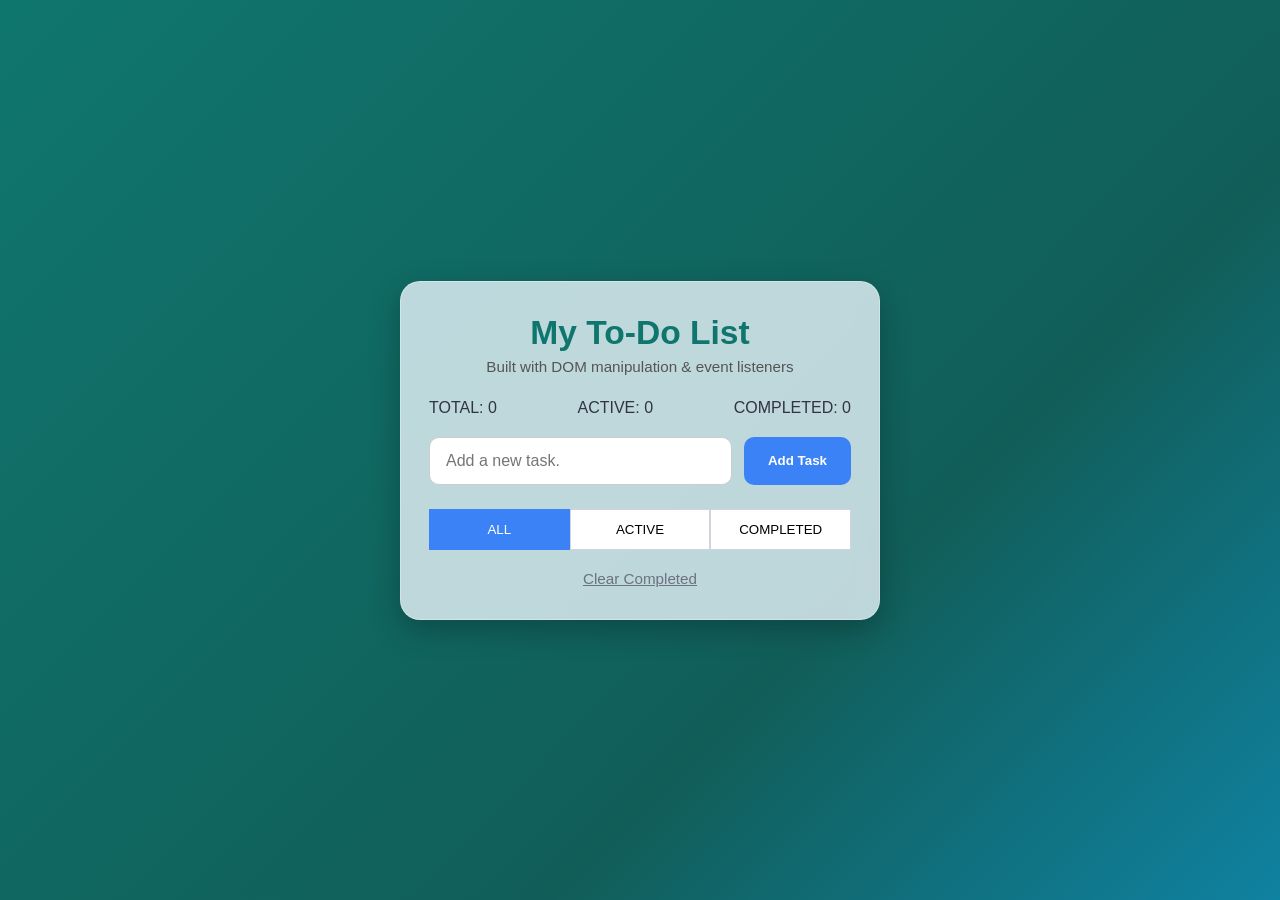
==== My To Do/index.html @ dd099600 "Add files via upload" ====
<!DOCTYPE html>
<html lang="en">
<head>
  <meta charset="UTF-8" />
  <meta name="viewport" content="width=device-width, initial-scale=1.0"/>
  <title>My To-Do List</title>
  <style>
    * {
      margin: 0;
      padding: 0;
      box-sizing: border-box;
    }

    body {
      font-family: Arial, Helvetica, sans-serif;
      background: linear-gradient(135deg, #0f766e, #115e59, #0ea5e9, #0284c7);
      background-size: 200% 200%;
      animation: gradientShift 15s ease infinite;
      min-height: 100vh;
      display: flex;
      justify-content: center;
      align-items: center;
      padding: 20px;
      color: #111;
    }

    @keyframes gradientShift {
      0% { background-position: 0% 50%; }
      50% { background-position: 100% 50%; }
      100% { background-position: 0% 50%; }
    }

    .card {
      background: rgba(240, 249, 255, 0.78);
      backdrop-filter: blur(10px);
      -webkit-backdrop-filter: blur(10px);
      border-radius: 20px;
      padding: 32px 28px;
      width: 100%;
      max-width: 480px;
      box-shadow: 0 10px 30px rgba(0, 0, 0, 0.25);
      border: 1px solid rgba(255,255,255,0.3);
    }

    h1 {
      font-size: 2.1rem;
      text-align: center;
      margin-bottom: 6px;
      color: #0f766e;
      font-weight: bold;
    }

    .subtitle {
      text-align: center;
      color: #555;
      font-size: 0.95rem;
      margin-bottom: 24px;
    }

    .stats {
      display: flex;
      justify-content: space-between;
      margin-bottom: 20px;
      font-size: 1rem;
      font-weight: 500;
      color: #334;
    }

    .input-row {
      display: flex;
      gap: 12px;
      margin-bottom: 24px;
    }

    input[type="text"] {
      flex: 1;
      padding: 14px 16px;
      border: 1px solid #ccc;
      border-radius: 10px;
      font-size: 1rem;
      background: white;
    }

    button#add-btn {
      background: #3b82f6;
      color: white;
      border: none;
      border-radius: 10px;
      padding: 0 24px;
      font-weight: bold;
      cursor: pointer;
      transition: background 0.2s;
    }

    button#add-btn:hover {
      background: #2563eb;
    }

    .filters {
      display: flex;
      justify-content: space-between;
      margin-bottom: 20px;
    }

    .filter-btn {
      flex: 1;
      padding: 12px;
      background: white;
      border: 1px solid #d1d5db;
      font-weight: 500;
      cursor: pointer;
      transition: all 0.2s;
      text-align: center;
    }

    .filter-btn.active {
      background: #3b82f6;
      color: white;
      border-color: #3b82f6;
    }

    .filter-btn:not(.active):hover {
      background: #f3f4f6;
    }

    .task-list {
      margin: 16px 0;
    }

    .task {
      display: flex;
      align-items: center;
      gap: 12px;
      padding: 14px 16px;
      background: rgba(255,255,255,0.6);
      border-radius: 10px;
      margin-bottom: 10px;
      border: 1px solid #e5e7eb;
    }

    .task.completed span {
      text-decoration: line-through;
      color: #6b7280;
    }

    .task input[type="checkbox"] {
      width: 20px;
      height: 20px;
      accent-color: #10b981;
    }

    .task span {
      flex: 1;
      font-size: 1.05rem;
    }

    .delete-btn {
      background: none;
      border: none;
      color: #ef4444;
      font-size: 1.5rem;
      cursor: pointer;
      line-height: 1;
    }

    .delete-btn:hover {
      color: #dc2626;
      transform: scale(1.15);
    }

    .clear-completed {
      display: block;
      margin: 20px auto 0;
      background: none;
      border: none;
      color: #6b7280;
      font-size: 0.95rem;
      cursor: pointer;
      text-decoration: underline;
    }

    .clear-completed:hover {
      color: #374151;
    }
  </style>
</head>
<body>

<div class="card">
  <h1>My To-Do List</h1>
  <div class="subtitle">Built with DOM manipulation & event listeners</div>

  <div class="stats">
    <span>TOTAL: 0</span>
    <span>ACTIVE: 0</span>
    <span>COMPLETED: 0</span>
  </div>

  <div class="input-row">
    <input type="text" id="task-input" placeholder="Add a new task." />
    <button id="add-btn">Add Task</button>
  </div>

  <div class="filters">
    <button class="filter-btn active" data-filter="all">ALL</button>
    <button class="filter-btn" data-filter="active">ACTIVE</button>
    <button class="filter-btn" data-filter="completed">COMPLETED</button>
  </div>

  <div class="task-list" id="task-list"></div>

  <button class="clear-completed" id="clear-completed">Clear Completed</button>
</div>

<script>
  // ──────────────────────────────────────────────
  // STATE
  // ──────────────────────────────────────────────
  let tasks = [];
  let currentFilter = 'all';

  // DOM elements
  const taskInput = document.getElementById('task-input');
  const addBtn = document.getElementById('add-btn');
  const taskList = document.getElementById('task-list');
  const clearBtn = document.getElementById('clear-completed');
  const filterButtons = document.querySelectorAll('.filter-btn');
  const totalEl = document.querySelector('.stats span:nth-child(1)');
  const activeEl = document.querySelector('.stats span:nth-child(2)');
  const completedEl = document.querySelector('.stats span:nth-child(3)');

  // ──────────────────────────────────────────────
  // RENDER TASKS
  // ──────────────────────────────────────────────
  function renderTasks() {
    taskList.innerHTML = '';

    let visibleTasks = tasks;
    if (currentFilter === 'active') {
      visibleTasks = tasks.filter(t => !t.completed);
    } else if (currentFilter === 'completed') {
      visibleTasks = tasks.filter(t => t.completed);
    }

    visibleTasks.forEach(task => {
      const div = document.createElement('div');
      div.className = 'task';
      if (task.completed) div.classList.add('completed');

      div.innerHTML = `
        <input type="checkbox" ${task.completed ? 'checked' : ''}>
        <span>${task.text}</span>
        <button class="delete-btn">×</button>
      `;

      // Toggle complete
      div.querySelector('input').addEventListener('change', () => {
        task.completed = !task.completed;
        saveAndRender();
      });

      // Delete task
      div.querySelector('.delete-btn').addEventListener('click', () => {
        tasks = tasks.filter(t => t.id !== task.id);
        saveAndRender();
      });

      taskList.appendChild(div);
    });

    updateCounters();
  }

  // ──────────────────────────────────────────────
  // UPDATE COUNTERS
  // ──────────────────────────────────────────────
  function updateCounters() {
    const total = tasks.length;
    const completed = tasks.filter(t => t.completed).length;
    const active = total - completed;

    totalEl.textContent = `TOTAL: ${total}`;
    activeEl.textContent = `ACTIVE: ${active}`;
    completedEl.textContent = `COMPLETED: ${completed}`;
  }

  // ──────────────────────────────────────────────
  // SAVE + RENDER
  // ──────────────────────────────────────────────
  function saveAndRender() {
    localStorage.setItem('my-todos', JSON.stringify(tasks));
    renderTasks();
  }

  // ──────────────────────────────────────────────
  // ADD TASK
  // ──────────────────────────────────────────────
  function addTask() {
    const text = taskInput.value.trim();
    if (!text) return;

    tasks.push({
      id: Date.now(),
      text,
      completed: false
    });

    taskInput.value = '';
    saveAndRender();
  }

  addBtn.addEventListener('click', addTask);
  taskInput.addEventListener('keydown', e => {
    if (e.key === 'Enter') {
      addTask();
    }
  });

  // ──────────────────────────────────────────────
  // FILTER BUTTONS
  // ──────────────────────────────────────────────
  filterButtons.forEach(btn => {
    btn.addEventListener('click', () => {
      filterButtons.forEach(b => b.classList.remove('active'));
      btn.classList.add('active');
      currentFilter = btn.dataset.filter;
      renderTasks();
    });
  });

  // ──────────────────────────────────────────────
  // CLEAR COMPLETED
  // ──────────────────────────────────────────────
  clearBtn.addEventListener('click', () => {
    tasks = tasks.filter(t => !t.completed);
    saveAndRender();
  });

  // ──────────────────────────────────────────────
  // LOAD SAVED TASKS & INITIAL RENDER
  // ──────────────────────────────────────────────
  if (localStorage.getItem('my-todos')) {
    tasks = JSON.parse(localStorage.getItem('my-todos'));
  }
  renderTasks();
</script>

</body>
</html>
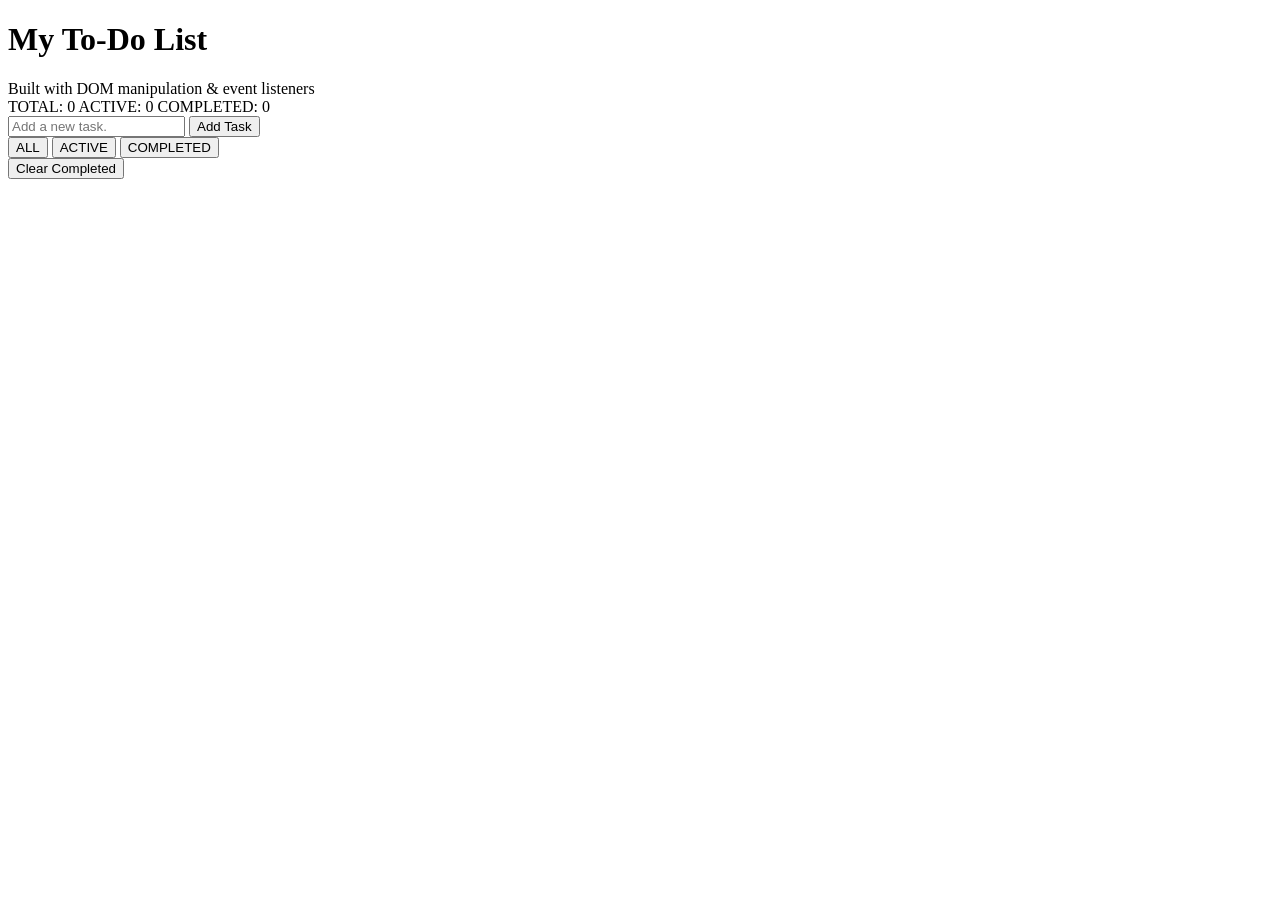
==== commit 0eec4b75: "Refactor index.html for updated structure Removed old HTML structure and replaced with a new templat" ====
--- a/My To Do/index.html
+++ b/My To Do/index.html
@@ -4,185 +4,7 @@
   <meta charset="UTF-8" />
   <meta name="viewport" content="width=device-width, initial-scale=1.0"/>
   <title>My To-Do List</title>
-  <style>
-    * {
-      margin: 0;
-      padding: 0;
-      box-sizing: border-box;
-    }
 
-    body {
-      font-family: Arial, Helvetica, sans-serif;
-      background: linear-gradient(135deg, #0f766e, #115e59, #0ea5e9, #0284c7);
-      background-size: 200% 200%;
-      animation: gradientShift 15s ease infinite;
-      min-height: 100vh;
-      display: flex;
-      justify-content: center;
-      align-items: center;
-      padding: 20px;
-      color: #111;
-    }
-
-    @keyframes gradientShift {
-      0% { background-position: 0% 50%; }
-      50% { background-position: 100% 50%; }
-      100% { background-position: 0% 50%; }
-    }
-
-    .card {
-      background: rgba(240, 249, 255, 0.78);
-      backdrop-filter: blur(10px);
-      -webkit-backdrop-filter: blur(10px);
-      border-radius: 20px;
-      padding: 32px 28px;
-      width: 100%;
-      max-width: 480px;
-      box-shadow: 0 10px 30px rgba(0, 0, 0, 0.25);
-      border: 1px solid rgba(255,255,255,0.3);
-    }
-
-    h1 {
-      font-size: 2.1rem;
-      text-align: center;
-      margin-bottom: 6px;
-      color: #0f766e;
-      font-weight: bold;
-    }
-
-    .subtitle {
-      text-align: center;
-      color: #555;
-      font-size: 0.95rem;
-      margin-bottom: 24px;
-    }
-
-    .stats {
-      display: flex;
-      justify-content: space-between;
-      margin-bottom: 20px;
-      font-size: 1rem;
-      font-weight: 500;
-      color: #334;
-    }
-
-    .input-row {
-      display: flex;
-      gap: 12px;
-      margin-bottom: 24px;
-    }
-
-    input[type="text"] {
-      flex: 1;
-      padding: 14px 16px;
-      border: 1px solid #ccc;
-      border-radius: 10px;
-      font-size: 1rem;
-      background: white;
-    }
-
-    button#add-btn {
-      background: #3b82f6;
-      color: white;
-      border: none;
-      border-radius: 10px;
-      padding: 0 24px;
-      font-weight: bold;
-      cursor: pointer;
-      transition: background 0.2s;
-    }
-
-    button#add-btn:hover {
-      background: #2563eb;
-    }
-
-    .filters {
-      display: flex;
-      justify-content: space-between;
-      margin-bottom: 20px;
-    }
-
-    .filter-btn {
-      flex: 1;
-      padding: 12px;
-      background: white;
-      border: 1px solid #d1d5db;
-      font-weight: 500;
-      cursor: pointer;
-      transition: all 0.2s;
-      text-align: center;
-    }
-
-    .filter-btn.active {
-      background: #3b82f6;
-      color: white;
-      border-color: #3b82f6;
-    }
-
-    .filter-btn:not(.active):hover {
-      background: #f3f4f6;
-    }
-
-    .task-list {
-      margin: 16px 0;
-    }
-
-    .task {
-      display: flex;
-      align-items: center;
-      gap: 12px;
-      padding: 14px 16px;
-      background: rgba(255,255,255,0.6);
-      border-radius: 10px;
-      margin-bottom: 10px;
-      border: 1px solid #e5e7eb;
-    }
-
-    .task.completed span {
-      text-decoration: line-through;
-      color: #6b7280;
-    }
-
-    .task input[type="checkbox"] {
-      width: 20px;
-      height: 20px;
-      accent-color: #10b981;
-    }
-
-    .task span {
-      flex: 1;
-      font-size: 1.05rem;
-    }
-
-    .delete-btn {
-      background: none;
-      border: none;
-      color: #ef4444;
-      font-size: 1.5rem;
-      cursor: pointer;
-      line-height: 1;
-    }
-
-    .delete-btn:hover {
-      color: #dc2626;
-      transform: scale(1.15);
-    }
-
-    .clear-completed {
-      display: block;
-      margin: 20px auto 0;
-      background: none;
-      border: none;
-      color: #6b7280;
-      font-size: 0.95rem;
-      cursor: pointer;
-      text-decoration: underline;
-    }
-
-    .clear-completed:hover {
-      color: #374151;
-    }
-  </style>
 </head>
 <body>
 
@@ -213,137 +35,8 @@
 </div>
 
 <script>
-  // ──────────────────────────────────────────────
-  // STATE
-  // ──────────────────────────────────────────────
-  let tasks = [];
-  let currentFilter = 'all';
-
-  // DOM elements
-  const taskInput = document.getElementById('task-input');
-  const addBtn = document.getElementById('add-btn');
-  const taskList = document.getElementById('task-list');
-  const clearBtn = document.getElementById('clear-completed');
-  const filterButtons = document.querySelectorAll('.filter-btn');
-  const totalEl = document.querySelector('.stats span:nth-child(1)');
-  const activeEl = document.querySelector('.stats span:nth-child(2)');
-  const completedEl = document.querySelector('.stats span:nth-child(3)');
-
-  // ──────────────────────────────────────────────
-  // RENDER TASKS
-  // ──────────────────────────────────────────────
-  function renderTasks() {
-    taskList.innerHTML = '';
-
-    let visibleTasks = tasks;
-    if (currentFilter === 'active') {
-      visibleTasks = tasks.filter(t => !t.completed);
-    } else if (currentFilter === 'completed') {
-      visibleTasks = tasks.filter(t => t.completed);
-    }
-
-    visibleTasks.forEach(task => {
-      const div = document.createElement('div');
-      div.className = 'task';
-      if (task.completed) div.classList.add('completed');
-
-      div.innerHTML = `
-        <input type="checkbox" ${task.completed ? 'checked' : ''}>
-        <span>${task.text}</span>
-        <button class="delete-btn">×</button>
-      `;
-
-      // Toggle complete
-      div.querySelector('input').addEventListener('change', () => {
-        task.completed = !task.completed;
-        saveAndRender();
-      });
-
-      // Delete task
-      div.querySelector('.delete-btn').addEventListener('click', () => {
-        tasks = tasks.filter(t => t.id !== task.id);
-        saveAndRender();
-      });
-
-      taskList.appendChild(div);
-    });
-
-    updateCounters();
-  }
-
-  // ──────────────────────────────────────────────
-  // UPDATE COUNTERS
-  // ──────────────────────────────────────────────
-  function updateCounters() {
-    const total = tasks.length;
-    const completed = tasks.filter(t => t.completed).length;
-    const active = total - completed;
-
-    totalEl.textContent = `TOTAL: ${total}`;
-    activeEl.textContent = `ACTIVE: ${active}`;
-    completedEl.textContent = `COMPLETED: ${completed}`;
-  }
-
-  // ──────────────────────────────────────────────
-  // SAVE + RENDER
-  // ──────────────────────────────────────────────
-  function saveAndRender() {
-    localStorage.setItem('my-todos', JSON.stringify(tasks));
-    renderTasks();
-  }
-
-  // ──────────────────────────────────────────────
-  // ADD TASK
-  // ──────────────────────────────────────────────
-  function addTask() {
-    const text = taskInput.value.trim();
-    if (!text) return;
-
-    tasks.push({
-      id: Date.now(),
-      text,
-      completed: false
-    });
-
-    taskInput.value = '';
-    saveAndRender();
-  }
-
-  addBtn.addEventListener('click', addTask);
-  taskInput.addEventListener('keydown', e => {
-    if (e.key === 'Enter') {
-      addTask();
-    }
-  });
-
-  // ──────────────────────────────────────────────
-  // FILTER BUTTONS
-  // ──────────────────────────────────────────────
-  filterButtons.forEach(btn => {
-    btn.addEventListener('click', () => {
-      filterButtons.forEach(b => b.classList.remove('active'));
-      btn.classList.add('active');
-      currentFilter = btn.dataset.filter;
-      renderTasks();
-    });
-  });
-
-  // ──────────────────────────────────────────────
-  // CLEAR COMPLETED
-  // ──────────────────────────────────────────────
-  clearBtn.addEventListener('click', () => {
-    tasks = tasks.filter(t => !t.completed);
-    saveAndRender();
-  });
-
-  // ──────────────────────────────────────────────
-  // LOAD SAVED TASKS & INITIAL RENDER
-  // ──────────────────────────────────────────────
-  if (localStorage.getItem('my-todos')) {
-    tasks = JSON.parse(localStorage.getItem('my-todos'));
-  }
-  renderTasks();
+<link src="main.js">
 </script>
 
 </body>
-</html>+</html>
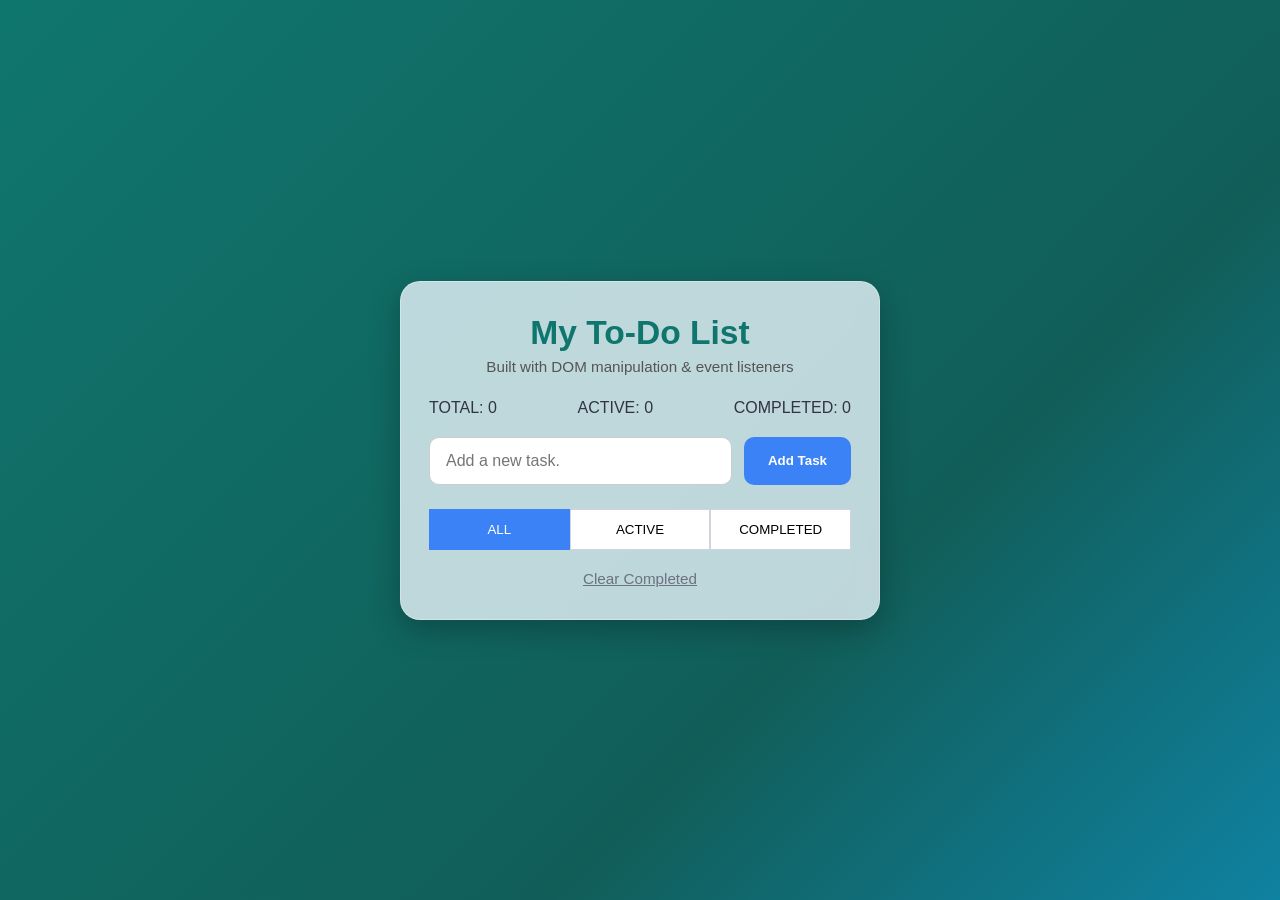
==== commit 084d83a1: "Update index.html" ====
--- a/My To Do/index.html
+++ b/My To Do/index.html
@@ -4,7 +4,7 @@
   <meta charset="UTF-8" />
   <meta name="viewport" content="width=device-width, initial-scale=1.0"/>
   <title>My To-Do List</title>
-
+  <link rel="stylesheet" href="styles.css">
 </head>
 <body>
 
--- a/My To Do/styles.css
+++ b/My To Do/styles.css
@@ -0,0 +1,178 @@
+  
+    * {
+      margin: 0;
+      padding: 0;
+      box-sizing: border-box;
+    }
+
+    body {
+      font-family: Arial, Helvetica, sans-serif;
+      background: linear-gradient(135deg, #0f766e, #115e59, #0ea5e9, #0284c7);
+      background-size: 200% 200%;
+      animation: gradientShift 15s ease infinite;
+      min-height: 100vh;
+      display: flex;
+      justify-content: center;
+      align-items: center;
+      padding: 20px;
+      color: #111;
+    }
+
+    @keyframes gradientShift {
+      0% { background-position: 0% 50%; }
+      50% { background-position: 100% 50%; }
+      100% { background-position: 0% 50%; }
+    }
+
+    .card {
+      background: rgba(240, 249, 255, 0.78);
+      backdrop-filter: blur(10px);
+      -webkit-backdrop-filter: blur(10px);
+      border-radius: 20px;
+      padding: 32px 28px;
+      width: 100%;
+      max-width: 480px;
+      box-shadow: 0 10px 30px rgba(0, 0, 0, 0.25);
+      border: 1px solid rgba(255,255,255,0.3);
+    }
+
+    h1 {
+      font-size: 2.1rem;
+      text-align: center;
+      margin-bottom: 6px;
+      color: #0f766e;
+      font-weight: bold;
+    }
+
+    .subtitle {
+      text-align: center;
+      color: #555;
+      font-size: 0.95rem;
+      margin-bottom: 24px;
+    }
+
+    .stats {
+      display: flex;
+      justify-content: space-between;
+      margin-bottom: 20px;
+      font-size: 1rem;
+      font-weight: 500;
+      color: #334;
+    }
+
+    .input-row {
+      display: flex;
+      gap: 12px;
+      margin-bottom: 24px;
+    }
+
+    input[type="text"] {
+      flex: 1;
+      padding: 14px 16px;
+      border: 1px solid #ccc;
+      border-radius: 10px;
+      font-size: 1rem;
+      background: white;
+    }
+
+    button#add-btn {
+      background: #3b82f6;
+      color: white;
+      border: none;
+      border-radius: 10px;
+      padding: 0 24px;
+      font-weight: bold;
+      cursor: pointer;
+      transition: background 0.2s;
+    }
+
+    button#add-btn:hover {
+      background: #2563eb;
+    }
+
+    .filters {
+      display: flex;
+      justify-content: space-between;
+      margin-bottom: 20px;
+    }
+
+    .filter-btn {
+      flex: 1;
+      padding: 12px;
+      background: white;
+      border: 1px solid #d1d5db;
+      font-weight: 500;
+      cursor: pointer;
+      transition: all 0.2s;
+      text-align: center;
+    }
+
+    .filter-btn.active {
+      background: #3b82f6;
+      color: white;
+      border-color: #3b82f6;
+    }
+
+    .filter-btn:not(.active):hover {
+      background: #f3f4f6;
+    }
+
+    .task-list {
+      margin: 16px 0;
+    }
+
+    .task {
+      display: flex;
+      align-items: center;
+      gap: 12px;
+      padding: 14px 16px;
+      background: rgba(255,255,255,0.6);
+      border-radius: 10px;
+      margin-bottom: 10px;
+      border: 1px solid #e5e7eb;
+    }
+
+    .task.completed span {
+      text-decoration: line-through;
+      color: #6b7280;
+    }
+
+    .task input[type="checkbox"] {
+      width: 20px;
+      height: 20px;
+      accent-color: #10b981;
+    }
+
+    .task span {
+      flex: 1;
+      font-size: 1.05rem;
+    }
+
+    .delete-btn {
+      background: none;
+      border: none;
+      color: #ef4444;
+      font-size: 1.5rem;
+      cursor: pointer;
+      line-height: 1;
+    }
+
+    .delete-btn:hover {
+      color: #dc2626;
+      transform: scale(1.15);
+    }
+
+    .clear-completed {
+      display: block;
+      margin: 20px auto 0;
+      background: none;
+      border: none;
+      color: #6b7280;
+      font-size: 0.95rem;
+      cursor: pointer;
+      text-decoration: underline;
+    }
+
+    .clear-completed:hover {
+      color: #374151;
+}
